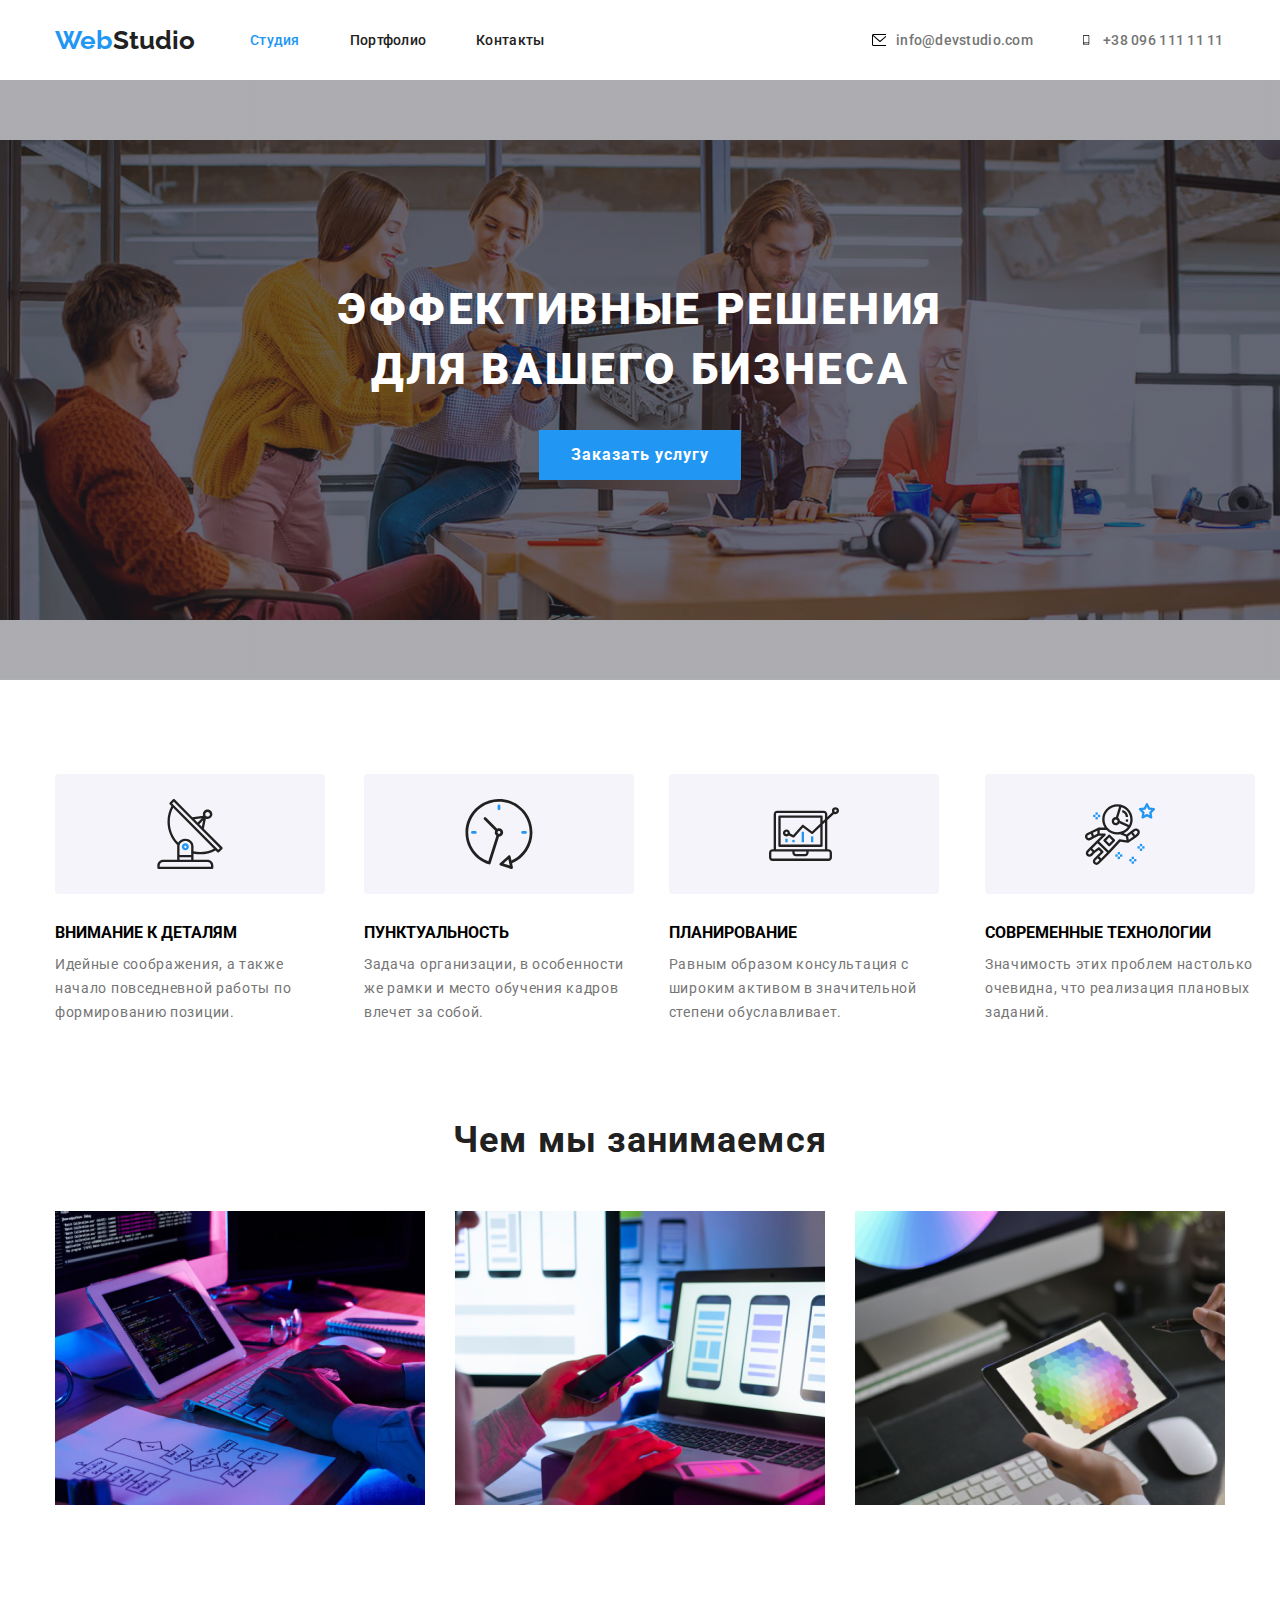
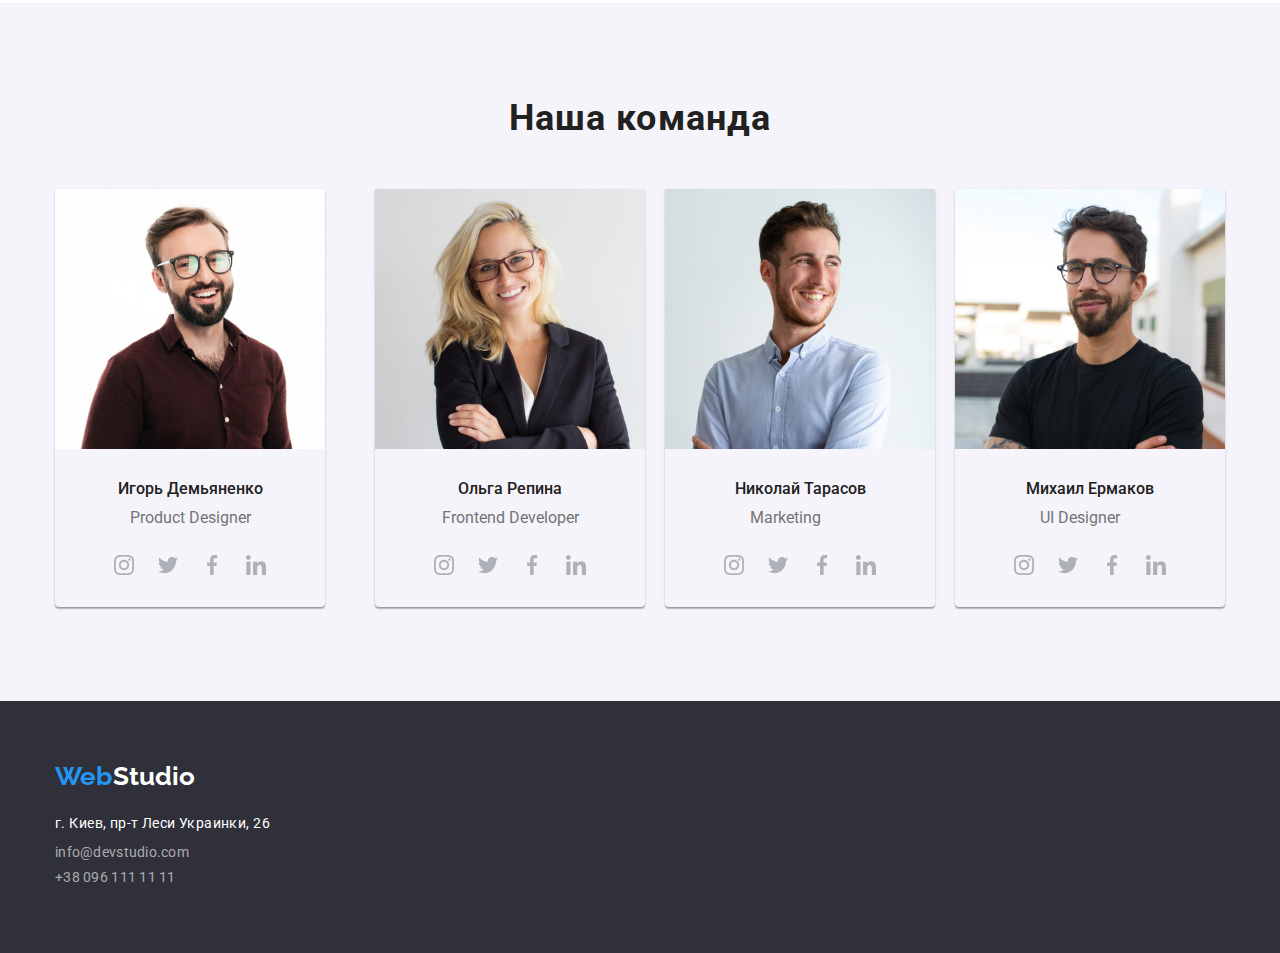
==== index.html @ 08380c66 "our team's social links, icons in nav, icons on main page" ====
﻿<!DOCTYPE html>
<html lang="en">
  <head>
    <link
      rel="stylesheet"
      href="https://cdnjs.cloudflare.com/ajax/libs/modern-normalize/1.0.0/modern-normalize.min.css"
    />
    <link rel="preconnect" href="https://fonts.gstatic.com" />
    <link
      href="https://fonts.googleapis.com/css2?family=Raleway:wght@700&family=Roboto:wght@400;500;700;900&display=swap"
      rel="stylesheet"
    />
    <link rel="stylesheet" href="./css/style.css" />
    <meta charset="UTF-8" />
    <meta
      name="viewport"
      content="width=device-width, initial-scale=1.0"
      lang="ru"
    />
    <title>WebStudio</title>
  </head>
  <body>
    <header>
      <div class="navigation-bar container">
        <nav>
          <a class="logo" href="./index.html">
            <span class="logo-left-part">Web</span>
            <span class="logo-right-part">Studio</span>
          </a>
          <ul class="navigation-list">
            <li><a class="item current-page" href="./index.html">Студия</a></li>
            <li>
              <a class="item link-without-underline" href="./portfolio.html"
                >Портфолио</a
              >
            </li>
            <li><a class="item link-without-underline" href="">Контакты</a></li>
          </ul>
        </nav>
        <ul class="contacts">
          <li>
            <address class="nav-address">
              <svg width="16" height="12" class="contact-image">
                <use href="./image/sprite.svg#icon-envelope"></use>
              </svg>
              <a class="contact mail" href="mailto:info@devstudio.com"
                >info@devstudio.com</a
              >
            </address>
          </li>
          <li>
            <address class="nav-address">
              <svg width="10" height="16" class="contact-image">
                <use href="./image/sprite.svg#icon-smartphone"></use>
              </svg>
              <a class="contact phone" href="tel:+380961111111"
                >+38 096 111 11 11</a
              >
            </address>
          </li>
        </ul>
      </div>
    </header>
    <main>
      <section title="hero">
        <div class="hero">
          <h1>Эффективные решения для вашего бизнеса</h1>
          <button class="blue-button" type="button">Заказать услугу</button>
        </div>
      </section>
      <section class="virtues" title="our virtues">
        <div class="container">
          <h2 style="visibility: hidden; height: 0px">Наши преимущества</h2>
          <ul class="container virtues-list">
            <li class="virtues-item">
              <div class="virtues-image">
                <svg width="70" height="70">
                  <use href="./image/sprite.svg#icon-antenna"></use>
                </svg>
              </div>
              <h3>Внимание к деталям</h3>
              <p>
                Идейные соображения, а также начало повседневной работы по
                формированию позиции.
              </p>
            </li>
            <li class="virtues-item">
              <div class="virtues-image">
                <svg width="70" height="70">
                  <use href="./image/sprite.svg#icon-clock"></use>
                </svg>
              </div>

              <h3>Пунктуальность</h3>
              <p>
                Задача организации, в особенности же рамки и место обучения
                кадров влечет за собой.
              </p>
            </li>
            <li class="virtues-item">
              <div class="virtues-image">
                <svg width="70" height="70">
                  <use href="./image/sprite.svg#icon-draght"></use>
                </svg>
              </div>

              <h3>Планирование</h3>
              <p>
                Равным образом консультация с широким активом в значительной
                степени обуславливает.
              </p>
            </li>
            <li class="virtues-item">
              <div class="virtues-image">
                <svg width="70" height="70">
                  <use href="./image/sprite.svg#icon-astronaut"></use>
                </svg>
              </div>
              <h3>Современные технологии</h3>
              <p>
                Значимость этих проблем настолько очевидна, что реализация
                плановых заданий.
              </p>
            </li>
          </ul>
        </div>
      </section>
      <section title="What we are doing" class="our-work">
        <div class="container">
          <h2>Чем мы занимаемся</h2>
          <div class="our-works-container">
            <ul class="our-work-list">
              <li class="item">
                <img
                  src="./image/photo1.png"
                  alt="Программист пишет код"
                  width="370"
                  height="294"
                />
              </li>
              <li class="item">
                <img
                  src="./image/photo2.png"
                  alt="Дизайнер разрабатывает стиль приложения для мобильного телефона"
                  width="370"
                  height="294"
                />
              </li>
              <li class="item">
                <img
                  src="./image/photo3.png"
                  alt="Дизайнер работает с цветовой схемой на планшете"
                  width="370"
                  height="294"
                />
              </li>
            </ul>
          </div>
        </div>
      </section>
      <section title="Our team" class="our-team our-work">
        <div class="container">
          <h2>Наша команда</h2>
          <ul class="team-container">
            <li class="employee-card">
              <img
                src="./image/igor.jpg"
                alt="Фотография Игоря Демьяненко"
                width="270"
                height="260"
              />
              <h3>Игорь Демьяненко</h3>
              <span>Product Designer</span>
              <ul class="social-list">
                <li class="social-list-item">
                  <a class="social-link" href="https://www.instagram.com/">
                    <svg width="20" height="20" class="social-image">
                      <use href="./image/sprite.svg#icon-instagram"></use>
                    </svg>
                  </a>
                </li>
                <li>
                  <a class="social-link" href="https://twitter.com/?lang=uk">
                    <svg width="20" height="20" class="social-image">
                      <use href="./image/sprite.svg#icon-twitter"></use>
                    </svg>
                  </a>
                </li>
                <li>
                  <a class="social-link" href="https://facebook.com/">
                    <svg width="20" height="20" class="social-image">
                      <use href="./image/sprite.svg#icon-facebook"></use>
                    </svg>
                  </a>
                </li>
                <li>
                  <a class="social-link" href="https://www.linkedin.com/">
                    <svg width="20" height="20" class="social-image">
                      <use href="./image/sprite.svg#icon-linkedin"></use>
                    </svg>
                  </a>
                </li>
              </ul>
            </li>
            <li class="employee-card">
              <img
                src="./image/olga.jpg"
                alt="Фотография Ольги Репиной"
                width="270"
                height="260"
              />
              <h3>Ольга Репина</h3>
              <span>Frontend Developer</span>
              <ul class="social-list">
                <li class="social-list-item">
                  <a class="social-link" href="https://www.instagram.com/">
                    <svg width="20" height="20" class="social-image">
                      <use href="./image/sprite.svg#icon-instagram"></use>
                    </svg>
                  </a>
                </li>
                <li>
                  <a class="social-link" href="https://twitter.com/?lang=uk">
                    <svg width="20" height="20" class="social-image">
                      <use href="./image/sprite.svg#icon-twitter"></use>
                    </svg>
                  </a>
                </li>
                <li>
                  <a class="social-link" href="https://facebook.com/">
                    <svg width="20" height="20" class="social-image">
                      <use href="./image/sprite.svg#icon-facebook"></use>
                    </svg>
                  </a>
                </li>
                <li>
                  <a class="social-link" href="https://www.linkedin.com/">
                    <svg width="20" height="20" class="social-image">
                      <use href="./image/sprite.svg#icon-linkedin"></use>
                    </svg>
                  </a>
                </li>
              </ul>
            </li>
            <li>
              <div class="employee-card">
                <img
                  src="./image/nick.jpg"
                  alt="Фотография Николая Тарасова"
                  width="270"
                  height="260"
                />
                <h3>Николай Тарасов</h3>
                <span>Marketing</span>
                <ul class="social-list">
                  <li class="social-list-item">
                    <a class="social-link" href="https://www.instagram.com/">
                      <svg width="20" height="20" class="social-image">
                        <use href="./image/sprite.svg#icon-instagram"></use>
                      </svg>
                    </a>
                  </li>
                  <li>
                    <a class="social-link" href="https://twitter.com/?lang=uk">
                      <svg width="20" height="20" class="social-image">
                        <use href="./image/sprite.svg#icon-twitter"></use>
                      </svg>
                    </a>
                  </li>
                  <li>
                    <a class="social-link" href="https://facebook.com/">
                      <svg width="20" height="20" class="social-image">
                        <use href="./image/sprite.svg#icon-facebook"></use>
                      </svg>
                    </a>
                  </li>
                  <li>
                    <a class="social-link" href="https://www.linkedin.com/">
                      <svg width="20" height="20" class="social-image">
                        <use href="./image/sprite.svg#icon-linkedin"></use>
                      </svg>
                    </a>
                  </li>
                </ul>
              </div>
            </li>
            <li>
              <div class="employee-card">
                <img
                  src="./image/michael.jpg"
                  alt="Фотография Михаила Ермакова"
                  width="270"
                  height="260"
                />
                <h3>Михаил Ермаков</h3>
                <span>UI Designer</span>
                <ul class="social-list">
                  <li class="social-list-item">
                    <a class="social-link" href="https://www.instagram.com/">
                      <svg width="20" height="20" class="social-image">
                        <use href="./image/sprite.svg#icon-instagram"></use>
                      </svg>
                    </a>
                  </li>
                  <li>
                    <a class="social-link" href="https://twitter.com/?lang=uk">
                      <svg width="20" height="20" class="social-image">
                        <use href="./image/sprite.svg#icon-twitter"></use>
                      </svg>
                    </a>
                  </li>
                  <li>
                    <a class="social-link" href="https://facebook.com/">
                      <svg width="20" height="20" class="social-image">
                        <use href="./image/sprite.svg#icon-facebook"></use>
                      </svg>
                    </a>
                  </li>
                  <li>
                    <a class="social-link" href="https://www.linkedin.com/">
                      <svg width="20" height="20" class="social-image">
                        <use href="./image/sprite.svg#icon-linkedin"></use>
                      </svg>
                    </a>
                  </li>
                </ul>
              </div>
            </li>
          </ul>
        </div>
      </section>
    </main>
    <footer class="footer-container">
      <div class="container">
        <a class="logo" href="./index.html">
          <span class="logo-left-part">Web</span>
          <span class="logo-right-part">Studio</span>
        </a>
        <address>
          <div class="address-block">
            <a
              class="location"
              href="https://www.google.com/maps/d/embed?mid=10uSM3H-mIU3GznYo2szRIEphczw"
              >г. Киев, пр-т Леси Украинки, 26</a
            >
            <a class="address-item" href="mailto:info@devstudio.com">
              <pre>info@devstudio.com</pre>
            </a>
            <a class="address-item" href="tel:+380961111111">
              <pre>+38 096 111 11 11</pre>
            </a>
          </div>
        </address>
      </div>
    </footer>
  </body>
</html>
---- css/style.css ----
:root {
  --accent-color: #2196f3;
  --light-gray-color: #f5f4fa;
  --dark-gray-color: #757575;
  --black-color: #212121;
  --primary-font: "Raleway", sans-serif;
  --secondary-font: "Roboto", sans-serif;
}
*,
*::before,
*::after {
  box-sizing: border-box;
}
h1,
h2,
h3,
ul {
  margin: 0;
  padding: 0;
}
p,
pre {
  margin: 0;
  padding: 0;
}
button {
  font-family: var(--secondary-font);
  font-weight: 500;
}
pre {
  font-family: var(--secondary-font);
}
main {
  font-family: var(--secondary-font);
}

.container {
  width: 1200px;
  padding-left: 15px;
  padding-right: 15px;
  margin-left: auto;
  margin-right: auto;

  background-color: transparent;
}
.team-container {
  padding-top: 50px;
  display: flex;
  justify-content: space-between;
}
.our-team {
  min-height: 648px;
  background: #f5f4fa;
}
.social-list {
  display: flex;
  justify-content: space-between;
  margin-top: 16px;
}
.social-link {
  color: #afb1b8;
  display: flex;
  justify-content: center;
  align-items: center;
  height: 44px;
  width: 44px;
  border-radius: 50px;
}
.social-link:hover,
.social-link:active {
  background-color: var(--accent-color);
  color: #ffffff;
}
.social-image {
  display: block;
  fill: currentColor;
  width: 20px;
  height: 20px;
}
.navigation-bar {
  display: flex;
  justify-content: space-between;
  align-items: center;
  min-height: 80px;
}
.nav-address {
  display: flex;
  align-items: center;
  justify-content: space-around;
}
.navigation-list .item:hover,
.navigation-list .item:focus {
  color: var(--accent-color);
  text-decoration: none;
}
.logo {
  display: inline-block;
  font-family: var(--primary-font);
  font-weight: 700;
  font-size: 26px;
  line-height: 1.174;
  text-decoration: none;
  align-self: center;
  min-width: 145px;
}

.logo-left-part {
  color: var(--accent-color);
}
.logo-right-part {
  margin-left: -5px;
}
footer .logo-right-part {
  color: #ffffff;
}
header .logo-right-part {
  color: var(--black-color);
}
.navigation-list,
.contacts {
  display: flex;
  justify-content: space-between;
  align-items: center;
  font-family: var(--secondary-font);
}

.contact {
  align-content: space-between;
  font-family: var(--secondary-font);
}
.navigation-list .item {
  text-decoration: none;
  font-weight: 500;
  font-size: 14px;
  line-height: 1.143;
  letter-spacing: 0.02em;
}
.navigation-list .item:nth-child(1) {
  margin-left: 50px;
}
.border-bottom {
  border-bottom: 1px solid;
  border-color: #cecece;
}
.navigation-list .item:nth-child(2) {
  margin-left: 50px;
}
.link-without-underline {
  color: var(--black-color);
}
nav {
  display: flex;
}
.mail {
  margin-left: 10px;
  min-width: 135px;
}
.phone {
  margin-left: 10px;
  min-width: 122px;
}
.contact {
  text-decoration: none;
  font-weight: 500;
  font-size: 14px;
  line-height: 1.143;
  letter-spacing: 0.02em;
  color: var(--dark-gray-color);
  font-style: normal;
}
.contacts li:nth-of-type(2) {
  margin-left: 50px;
}
.contact:hover,
.contact:focus {
  color: var(--accent-color);
}
a:hover,
a:focus {
  text-decoration: none;
}
li {
  list-style: none;
  margin: 0;
  padding: 0;
}
h1 {
  width: 696px;
  min-height: 120px;
  font-weight: 900;
  font-size: 44px;
  line-height: 1.36;
  text-align: center;
  letter-spacing: 0.06em;
  text-transform: uppercase;
  color: #ffffff;
  align-self: center;
}
.our-work {
  padding-top: 94px;
  padding-bottom: 94px;
}
.our-work h2 {
  text-align: center;
  color: var(--black-color);
  font-weight: 700;
  font-size: 36px;
  line-height: 1.167;
  letter-spacing: 0.03em;
}
.border-around {
  border: 1px solid;
  border-color: #eeeeee;
  margin-top: 30px;
}
.our-works-container {
  padding-top: 50px;
}
.our-work-list {
  display: flex;
  justify-content: space-between;
}
.our-work-list .item:nth-child(n + 2) {
  margin-left: 30px;
}
.employee-card h3 {
  color: var(--black-color);
  font-weight: 500;
  font-size: 16px;
  line-height: 1.188;
  margin-top: 30px;
}
.employee-card span {
  color: var(--dark-gray-color);
  font-weight: 400;
  font-size: 16px;
  line-height: 1.188;
  min-width: 100px;
  margin-top: 10px;
}
.team p {
  color: var(--dark-gray-color);
  font-size: 16px;
  line-height: 1.87;
  font-weight: 400;
}
.employee-card {
  display: flex;
  flex-direction: column;
  padding-bottom: 20px;
  align-items: center;
  min-height: 368px;
  box-shadow: 0px 1px 3px rgba(0, 0, 0, 0.12), 0px 1px 1px rgba(0, 0, 0, 0.14),
    0px 2px 1px rgba(0, 0, 0, 0.2);
  border-radius: 0px 0px 4px 4px;
}
.employee-card:nth-child(n + 2) {
  margin-left: 30px;
}
.virtues {
  padding-top: 94px;
}
.virtues-item h3 {
  font-size: 16px;
  text-transform: uppercase;
  line-height: 1.172;
  margin-top: 30px;
}
.virtues-list {
  display: flex;
  justify-content: space-between;
  padding: 0px;
}
.virtues-item {
  display: inline-block;
  font-weight: bold;
  min-height: 101px;
  min-width: 270px;
  font-size: 14px;
}
.virtues-list li:nth-child(n + 2) {
  margin-left: 30px;
}
.virtues-image {
  width: 270px;
  min-height: 120px;
  background: #f5f4fa;
  border-radius: 4px;
  display: flex;
  align-items: center;
}
.virtues-image > svg {
  display: flex;
  align-self: center;
  justify-items: center;
  margin: auto;
}
.hero {
  background-image: linear-gradient(
      rgba(47, 48, 58, 0.4),
      rgba(47, 48, 58, 0.4)
    ),
    url("../image/hero.jpg");
  background-size: contain;
  background-repeat: no-repeat;
  background-position: center;
  display: flex;
  flex-direction: column;
  justify-content: center;
  padding-top: 200px;
  padding-bottom: 200px;
}
.blue-button {
  background-color: var(--accent-color);
  color: #ffffff;
  font-weight: 700;
  font-size: 16px;
  line-height: 1.87;
  letter-spacing: 0.06em;
  align-self: center;
  margin-top: 30px;
  padding: 10px 32px;
  min-width: 200px;
  border: none;
}
.address-item {
  text-decoration: none;
  font-weight: 400;
  font-size: 14px;
  line-height: 1.143;
  letter-spacing: 0.02em;
  font-style: normal;
  color: var(--dark-gray-color);
}

.address-item:hover,
.address-item:focus,
.current-page {
  color: var(--accent-color);
}
.buttons-list {
  display: flex;
  justify-content: center;
  min-width: 611px;
}
.buttons-list li:nth-child(n + 2) {
  margin-left: 14px;
}
.buttons-list button {
  background-color: var(--light-gray-color);
  border-radius: 4px;
  border: none;
  padding: 6px 22px;
  font-size: 16px;
}
.buttons-list a {
  text-decoration: none;
  color: var(--black-color);
  font-weight: 500;
  font-size: 16px;
  line-height: 1.26;
  text-align: center;
  letter-spacing: 0.03em;
}
.buttons-list button:hover,
.buttons-list button:focus {
  background-color: var(--accent-color);
  color: #ffffff;
  outline: none;
}
.works-cards {
  display: flex;
  padding-top: 20px;
  justify-content: space-between;
  flex-wrap: wrap;
}
.works-cards .cards-title {
  font-weight: 700;
  font-size: 18px;
  line-height: 2;
  letter-spacing: 0.06em;
}
.works-cards p {
  font-weight: 400;
  font-size: 16px;
  line-height: 1.875;
  letter-spacing: 0.06em;
  color: var(--dark-gray-color);
  display: inline-block;
  min-width: 270px;
}
.virtues p {
  padding-top: 10px;
  font-weight: 400;
  font-size: 14px;
  line-height: 1.714;
  letter-spacing: 0.05em;
  color: var(--dark-gray-color);
}

.works-cards li {
  min-width: 370px;
  box-sizing: border-box;
}
.our-works {
  padding-bottom: 94px;
  padding-top: 94px;
}
.cards-describtion {
  padding: 20px 24px;
}
.location {
  text-decoration: none;
  font-weight: 400;
  font-size: 14px;
  line-height: 1.71;
  letter-spacing: 0.03em;
  font-family: var(--secondary-font);
}
footer {
  background-color: #2f303a;
  height: 252px;
}
footer .right-part,
.location {
  color: #ffffff;
}
address {
  font-style: unset;
}

.address-block {
  min-width: 231px;
  margin-top: 20px;
}
footer .address-item {
  color: rgba(255, 255, 255, 0.6);
  font-family: var(--secondary-font);
}

footer .address-item:nth-child(n + 2) {
  display: flex;
  padding-top: 9px;
}
.footer-container {
  min-height: 252px;
  padding-top: 60px;
  padding-bottom: 60px;
  background: #2f303a;
}
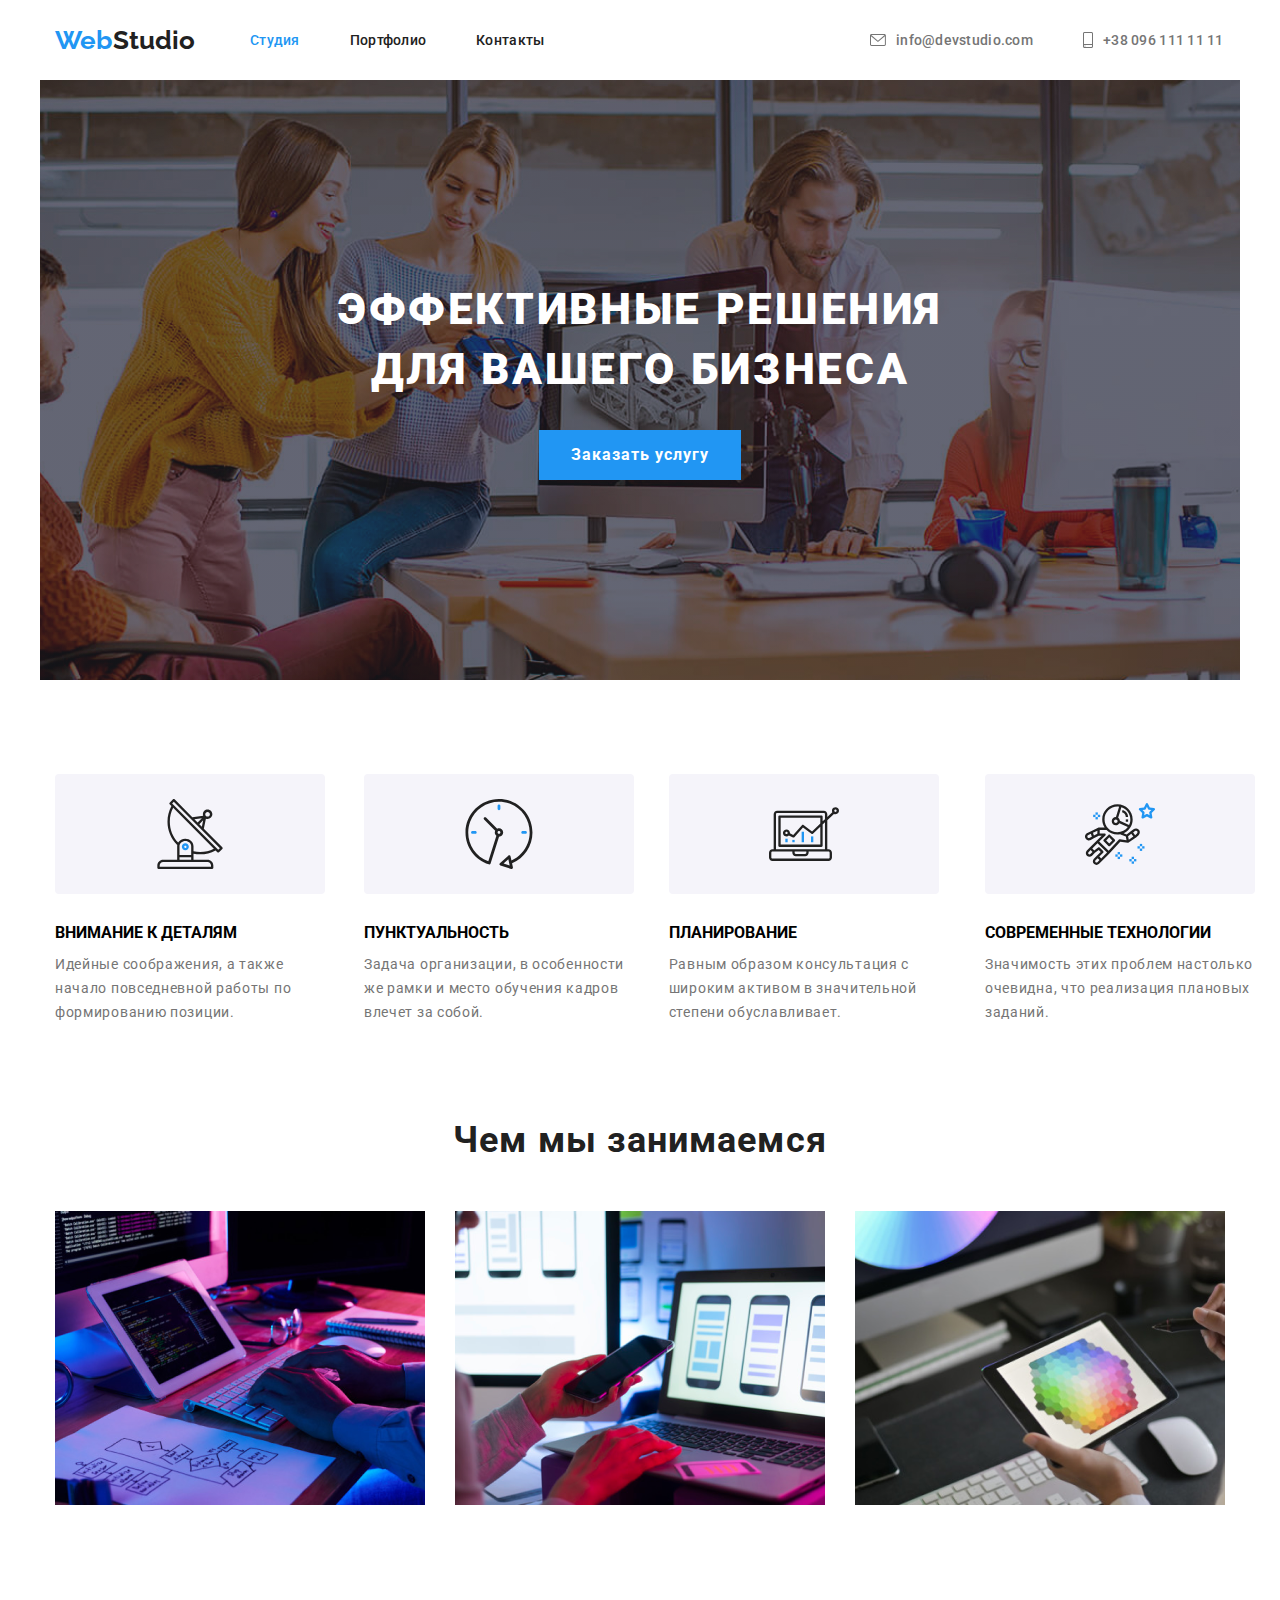
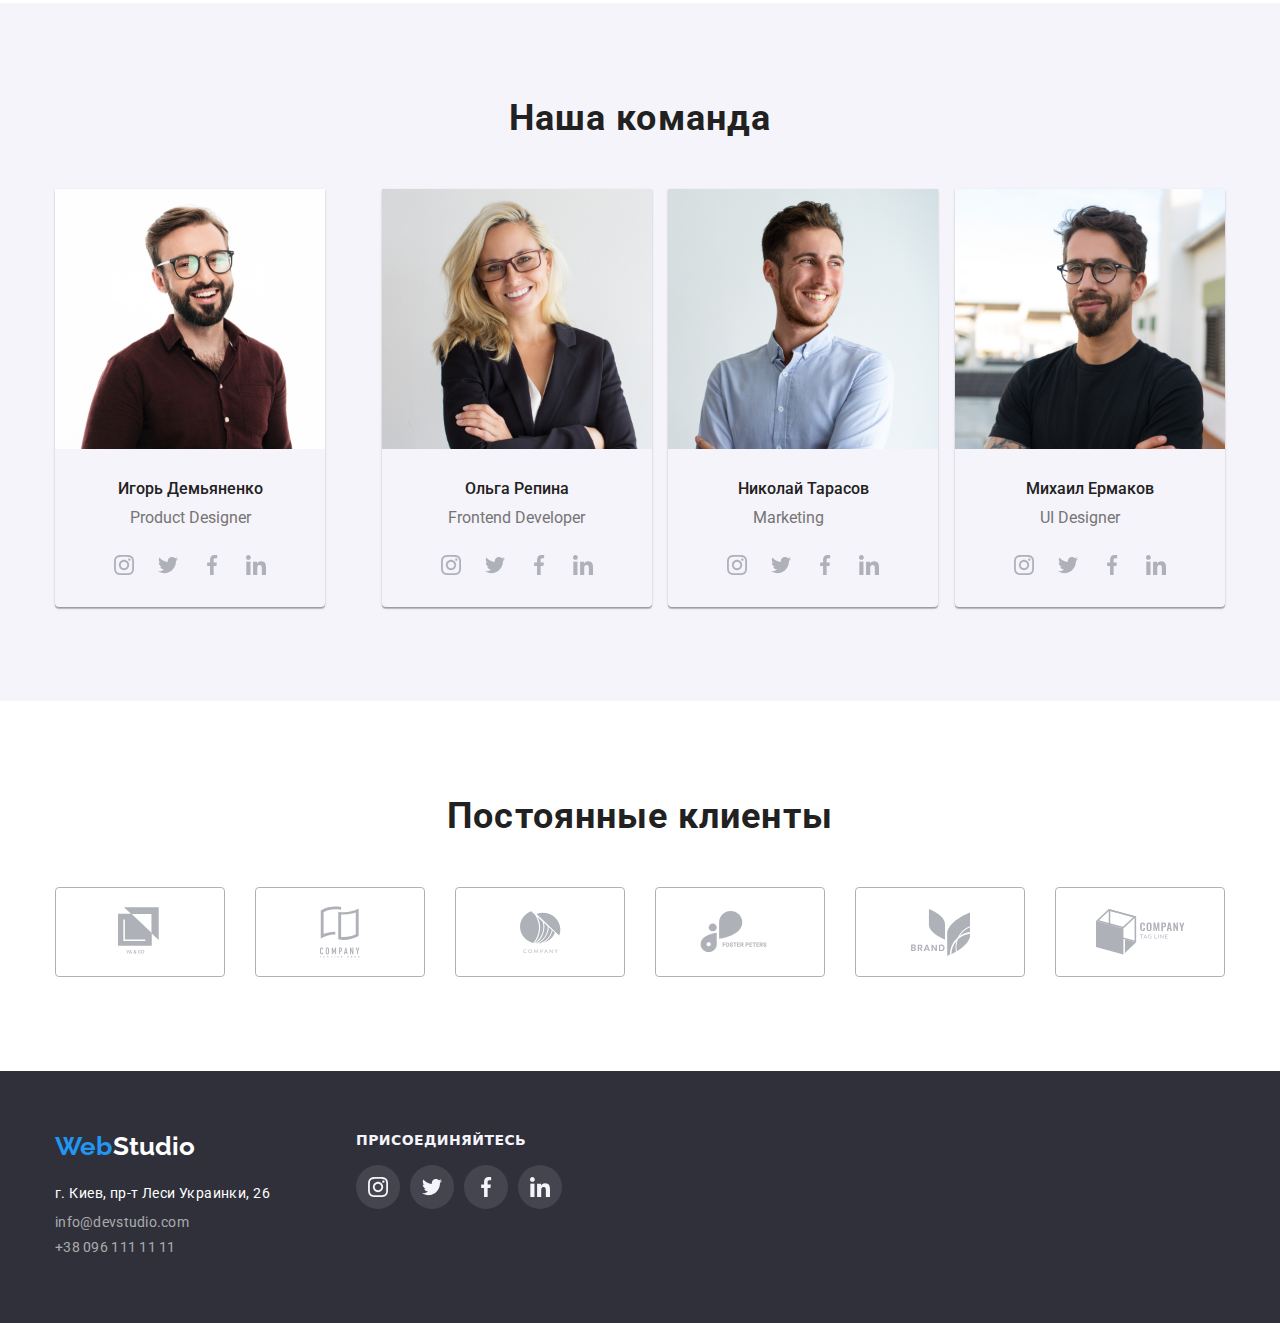
==== commit cfe0c89c: "first-try" ====
--- a/index.html
+++ b/index.html
@@ -63,7 +63,7 @@
     </header>
     <main>
       <section title="hero">
-        <div class="hero">
+        <div class="hero container">
           <h1>Эффективные решения для вашего бизнеса</h1>
           <button class="blue-button" type="button">Заказать услугу</button>
         </div>
@@ -329,28 +329,112 @@
           </ul>
         </div>
       </section>
+      <section title="Our clients" class="our-clients">
+        <div class="container">
+          <h2>Постоянные клиенты</h2>
+          <ul>
+            <li>
+              <a href="https://">
+                <svg width="45" height="50">
+                  <use href="./image/sprite.svg#logo-1"></use>
+                </svg>
+              </a>
+            </li>
+            <li>
+              <a href="https://">
+                <svg width="40" height="52">
+                  <use href="./image/sprite.svg#logo-2"></use>
+                </svg>
+              </a>
+            </li>
+            <li>
+              <a href="https://">
+                <svg width="41" height="42.6">
+                  <use href="./image/sprite.svg#logo-3"></use>
+                </svg>
+              </a>
+            </li>
+            <li>
+              <a href="https://">
+                <svg width="80" height="42">
+                  <use href="./image/sprite.svg#logo-4"></use>
+                </svg>
+              </a>
+            </li>
+            <li>
+              <a href="https://">
+                <svg width="59" height="47">
+                  <use href="./image/sprite.svg#logo-5"></use>
+                </svg>
+              </a>
+            </li>
+            <li>
+              <a href="https://">
+                <svg width="89" height="46">
+                  <use href="./image/sprite.svg#logo-6"></use>
+                </svg>
+              </a>
+            </li>
+          </ul>
+        </div>
+      </section>
     </main>
     <footer class="footer-container">
-      <div class="container">
-        <a class="logo" href="./index.html">
-          <span class="logo-left-part">Web</span>
-          <span class="logo-right-part">Studio</span>
-        </a>
-        <address>
-          <div class="address-block">
-            <a
-              class="location"
-              href="https://www.google.com/maps/d/embed?mid=10uSM3H-mIU3GznYo2szRIEphczw"
-              >г. Киев, пр-т Леси Украинки, 26</a
-            >
-            <a class="address-item" href="mailto:info@devstudio.com">
-              <pre>info@devstudio.com</pre>
-            </a>
-            <a class="address-item" href="tel:+380961111111">
-              <pre>+38 096 111 11 11</pre>
-            </a>
-          </div>
-        </address>
+      <div class="container footer-blocks">
+        <div>
+          <a class="logo" href="./index.html">
+            <span class="logo-left-part">Web</span>
+            <span class="logo-right-part">Studio</span>
+          </a>
+          <address>
+            <div class="address-block">
+              <a
+                class="location"
+                href="https://www.google.com/maps/d/embed?mid=10uSM3H-mIU3GznYo2szRIEphczw"
+                >г. Киев, пр-т Леси Украинки, 26</a
+              >
+              <a class="address-item" href="mailto:info@devstudio.com">
+                <pre>info@devstudio.com</pre>
+              </a>
+              <a class="address-item" href="tel:+380961111111">
+                <pre>+38 096 111 11 11</pre>
+              </a>
+            </div>
+          </address>
+        </div>
+        <div class="right-block">
+          <span>присоединяйтесь</span>
+          <ul class="social-list">
+            <li class="social-list-item">
+              <a class="social-link" href="https://www.instagram.com/">
+                <svg width="20" height="20" class="social-image">
+                  <use href="./image/sprite.svg#icon-instagram"></use>
+                </svg>
+              </a>
+            </li>
+            <li>
+              <a class="social-link" href="https://twitter.com/?lang=uk">
+                <svg width="20" height="20" class="social-image">
+                  <use href="./image/sprite.svg#icon-twitter"></use>
+                </svg>
+              </a>
+            </li>
+            <li>
+              <a class="social-link" href="https://facebook.com/">
+                <svg width="20" height="20" class="social-image">
+                  <use href="./image/sprite.svg#icon-facebook"></use>
+                </svg>
+              </a>
+            </li>
+            <li>
+              <a class="social-link" href="https://www.linkedin.com/">
+                <svg width="20" height="20" class="social-image">
+                  <use href="./image/sprite.svg#icon-linkedin"></use>
+                </svg>
+              </a>
+            </li>
+          </ul>
+        </div>
       </div>
     </footer>
   </body>
--- a/css/style.css
+++ b/css/style.css
@@ -51,6 +51,9 @@
 .our-team {
   min-height: 648px;
   background: #f5f4fa;
+}
+.contact-image {
+  fill: var(--dark-gray-color);
 }
 .social-list {
   display: flex;
@@ -200,7 +203,8 @@
   padding-top: 94px;
   padding-bottom: 94px;
 }
-.our-work h2 {
+.our-work h2,
+.our-clients h2 {
   text-align: center;
   color: var(--black-color);
   font-weight: 700;
@@ -213,7 +217,8 @@
   border-color: #eeeeee;
   margin-top: 30px;
 }
-.our-works-container {
+.our-works-container,
+.our-clients ul {
   padding-top: 50px;
 }
 .our-work-list {
@@ -255,7 +260,7 @@
   border-radius: 0px 0px 4px 4px;
 }
 .employee-card:nth-child(n + 2) {
-  margin-left: 30px;
+  margin-left: 40px;
 }
 .virtues {
   padding-top: 94px;
@@ -295,13 +300,35 @@
   justify-items: center;
   margin: auto;
 }
+.our-clients ul {
+  display: flex;
+  justify-content: space-between;
+}
+.our-clients a {
+  display: flex;
+  justify-content: center;
+  align-items: center;
+  fill: currentColor;
+  border: 1px solid #afb1b8;
+  border-radius: 4px;
+  width: 170px;
+  height: 90px;
+}
+.our-clients a {
+  color: #afb1b8;
+}
+.our-clients a:focus,
+.our-clients a:hover {
+  color: #2196f3;
+}
+
 .hero {
   background-image: linear-gradient(
       rgba(47, 48, 58, 0.4),
       rgba(47, 48, 58, 0.4)
     ),
     url("../image/hero.jpg");
-  background-size: contain;
+  background-size: cover;
   background-repeat: no-repeat;
   background-position: center;
   display: flex;
@@ -402,7 +429,8 @@
   min-width: 370px;
   box-sizing: border-box;
 }
-.our-works {
+.our-works,
+.our-clients {
   padding-bottom: 94px;
   padding-top: 94px;
 }
@@ -421,7 +449,6 @@
   background-color: #2f303a;
   height: 252px;
 }
-footer .right-part,
 .location {
   color: #ffffff;
 }
@@ -448,3 +475,31 @@
   padding-bottom: 60px;
   background: #2f303a;
 }
+.footer-blocks {
+  display: flex;
+}
+.right-block .social-link {
+  background-color: rgba(255, 255, 255, 0.1);
+  color: var(--light-gray-color);
+}
+.right-block .social-link:hover,
+.right-block .social-link:focus {
+  background-color: var(--accent-color);
+}
+.right-block {
+  display: block;
+  margin-left: 70px;
+  width: 206px;
+}
+.right-block li {
+  display: flex;
+  justify-content: space-between;
+}
+.right-block span {
+  text-transform: uppercase;
+  color: var(--light-gray-color);
+  font-size: 14px;
+  font-weight: 700;
+  line-height: 16px;
+  letter-spacing: 0.03em;
+}
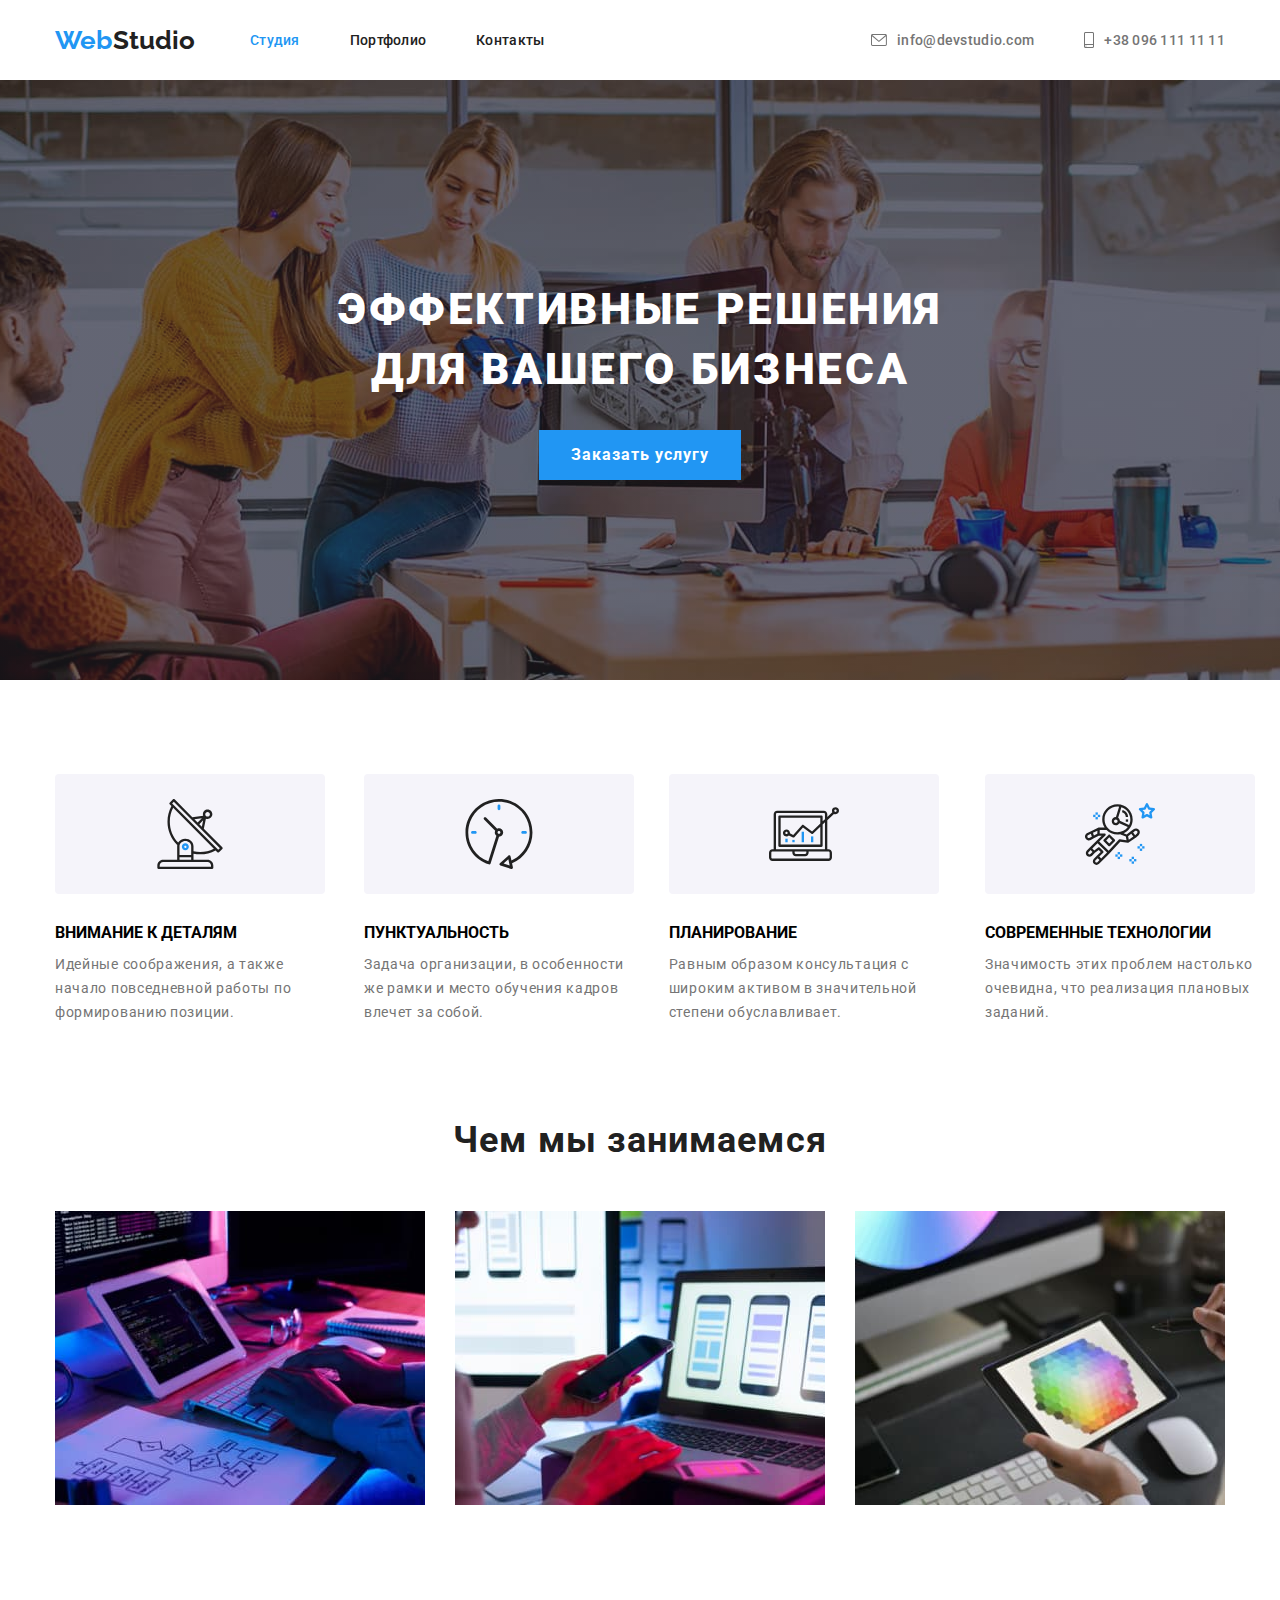
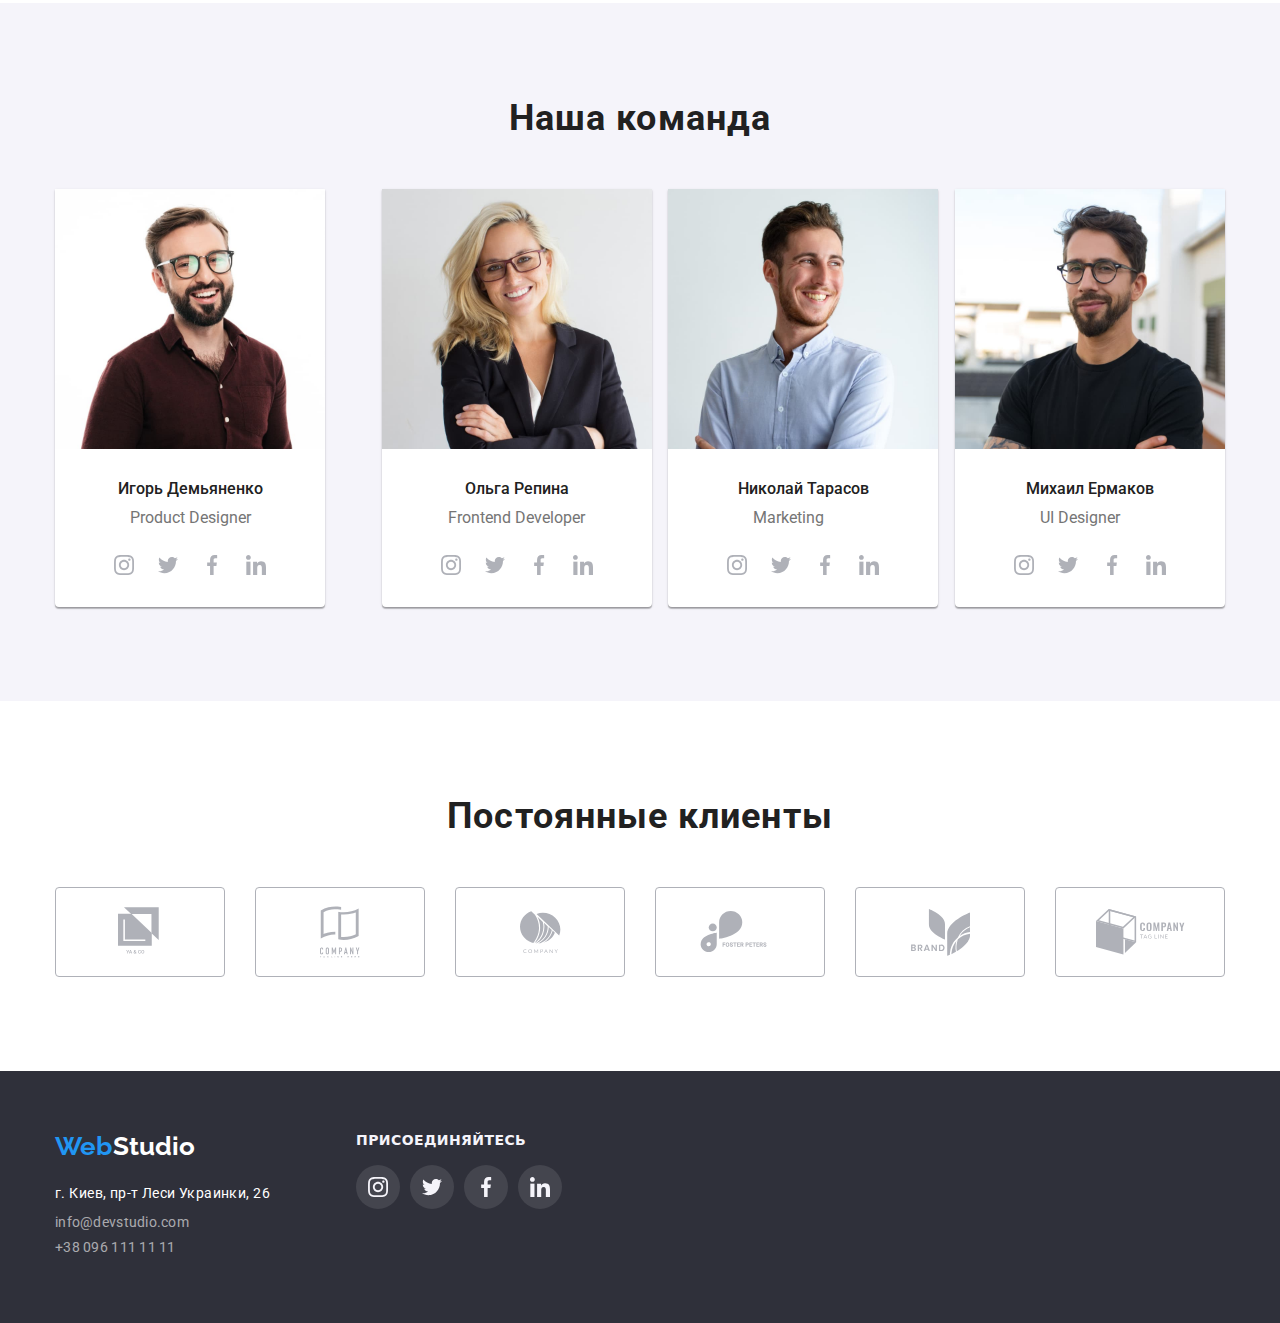
==== commit 5ba560b1: "first fix" ====
--- a/index.html
+++ b/index.html
@@ -43,7 +43,7 @@
               <svg width="16" height="12" class="contact-image">
                 <use href="./image/sprite.svg#icon-envelope"></use>
               </svg>
-              <a class="contact mail" href="mailto:info@devstudio.com"
+              <a class="contact" href="mailto:info@devstudio.com"
                 >info@devstudio.com</a
               >
             </address>
@@ -53,16 +53,14 @@
               <svg width="10" height="16" class="contact-image">
                 <use href="./image/sprite.svg#icon-smartphone"></use>
               </svg>
-              <a class="contact phone" href="tel:+380961111111"
-                >+38 096 111 11 11</a
-              >
+              <a class="contact" href="tel:+380961111111">+38 096 111 11 11</a>
             </address>
           </li>
         </ul>
       </div>
     </header>
     <main>
-      <section title="hero">
+      <section title="hero" class="section-hero">
         <div class="hero container">
           <h1>Эффективные решения для вашего бизнеса</h1>
           <button class="blue-button" type="button">Заказать услугу</button>
--- a/css/style.css
+++ b/css/style.css
@@ -26,6 +26,8 @@
 button {
   font-family: var(--secondary-font);
   font-weight: 500;
+  letter-spacing: 0.03em;
+  line-height: 1.625;
 }
 pre {
   font-family: var(--secondary-font);
@@ -53,7 +55,9 @@
   background: #f5f4fa;
 }
 .contact-image {
-  fill: var(--dark-gray-color);
+  display: block;
+  fill: currentColor;
+  margin-right: 10px;
 }
 .social-list {
   display: flex;
@@ -70,7 +74,7 @@
   border-radius: 50px;
 }
 .social-link:hover,
-.social-link:active {
+.social-link:focus {
   background-color: var(--accent-color);
   color: #ffffff;
 }
@@ -83,13 +87,20 @@
 .navigation-bar {
   display: flex;
   justify-content: space-between;
+  min-height: 80px;
+}
+.nav-address {
+  display: flex;
+  justify-content: space-around;
   align-items: center;
-  min-height: 80px;
-}
-.nav-address {
-  display: flex;
-  align-items: center;
-  justify-content: space-around;
+  color: var(--dark-gray-color);
+}
+.nav-address:hover,
+.nav-address:focus,
+.nav-address:hover .contact,
+.nav-address:focus .contact {
+  color: var(--accent-color);
+  cursor: pointer;
 }
 .navigation-list .item:hover,
 .navigation-list .item:focus {
@@ -127,10 +138,6 @@
   font-family: var(--secondary-font);
 }
 
-.contact {
-  align-content: space-between;
-  font-family: var(--secondary-font);
-}
 .navigation-list .item {
   text-decoration: none;
   font-weight: 500;
@@ -163,6 +170,7 @@
   min-width: 122px;
 }
 .contact {
+  align-self: center;
   text-decoration: none;
   font-weight: 500;
   font-size: 14px;
@@ -217,6 +225,11 @@
   border-color: #eeeeee;
   margin-top: 30px;
 }
+.border-around:focus,
+.border-around:hover {
+  box-shadow: 0px 1px 1px rgba(0, 0, 0, 0.12), 0px 4px 4px rgba(0, 0, 0, 0.06),
+    1px 4px 6px rgba(0, 0, 0, 0.16);
+}
 .our-works-container,
 .our-clients ul {
   padding-top: 50px;
@@ -255,6 +268,7 @@
   padding-bottom: 20px;
   align-items: center;
   min-height: 368px;
+  background-color: #ffffff;
   box-shadow: 0px 1px 3px rgba(0, 0, 0, 0.12), 0px 1px 1px rgba(0, 0, 0, 0.14),
     0px 2px 1px rgba(0, 0, 0, 0.2);
   border-radius: 0px 0px 4px 4px;
@@ -322,7 +336,9 @@
   color: #2196f3;
 }
 
-.hero {
+.section-hero {
+  padding-top: 200px;
+  padding-bottom: 200px;
   background-image: linear-gradient(
       rgba(47, 48, 58, 0.4),
       rgba(47, 48, 58, 0.4)
@@ -331,11 +347,11 @@
   background-size: cover;
   background-repeat: no-repeat;
   background-position: center;
+}
+.hero {
   display: flex;
   flex-direction: column;
   justify-content: center;
-  padding-top: 200px;
-  padding-bottom: 200px;
 }
 .blue-button {
   background-color: var(--accent-color);
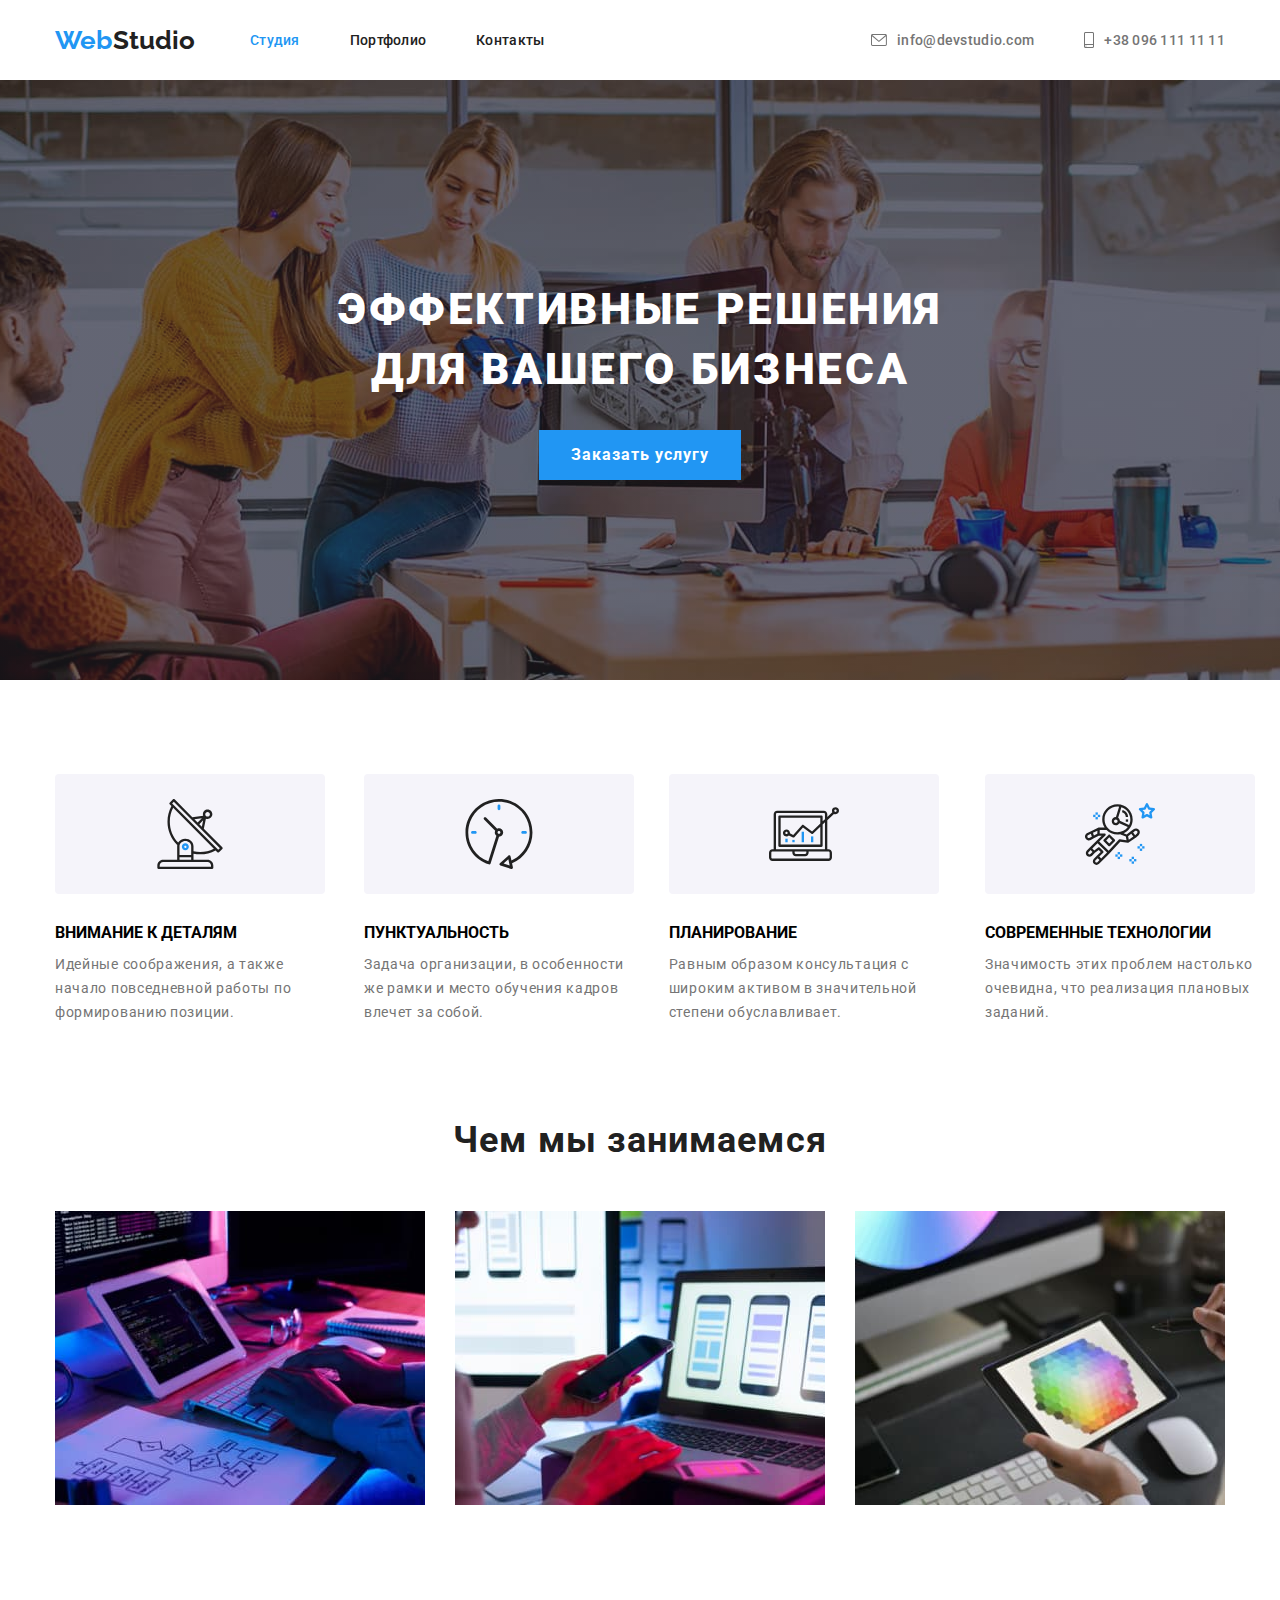
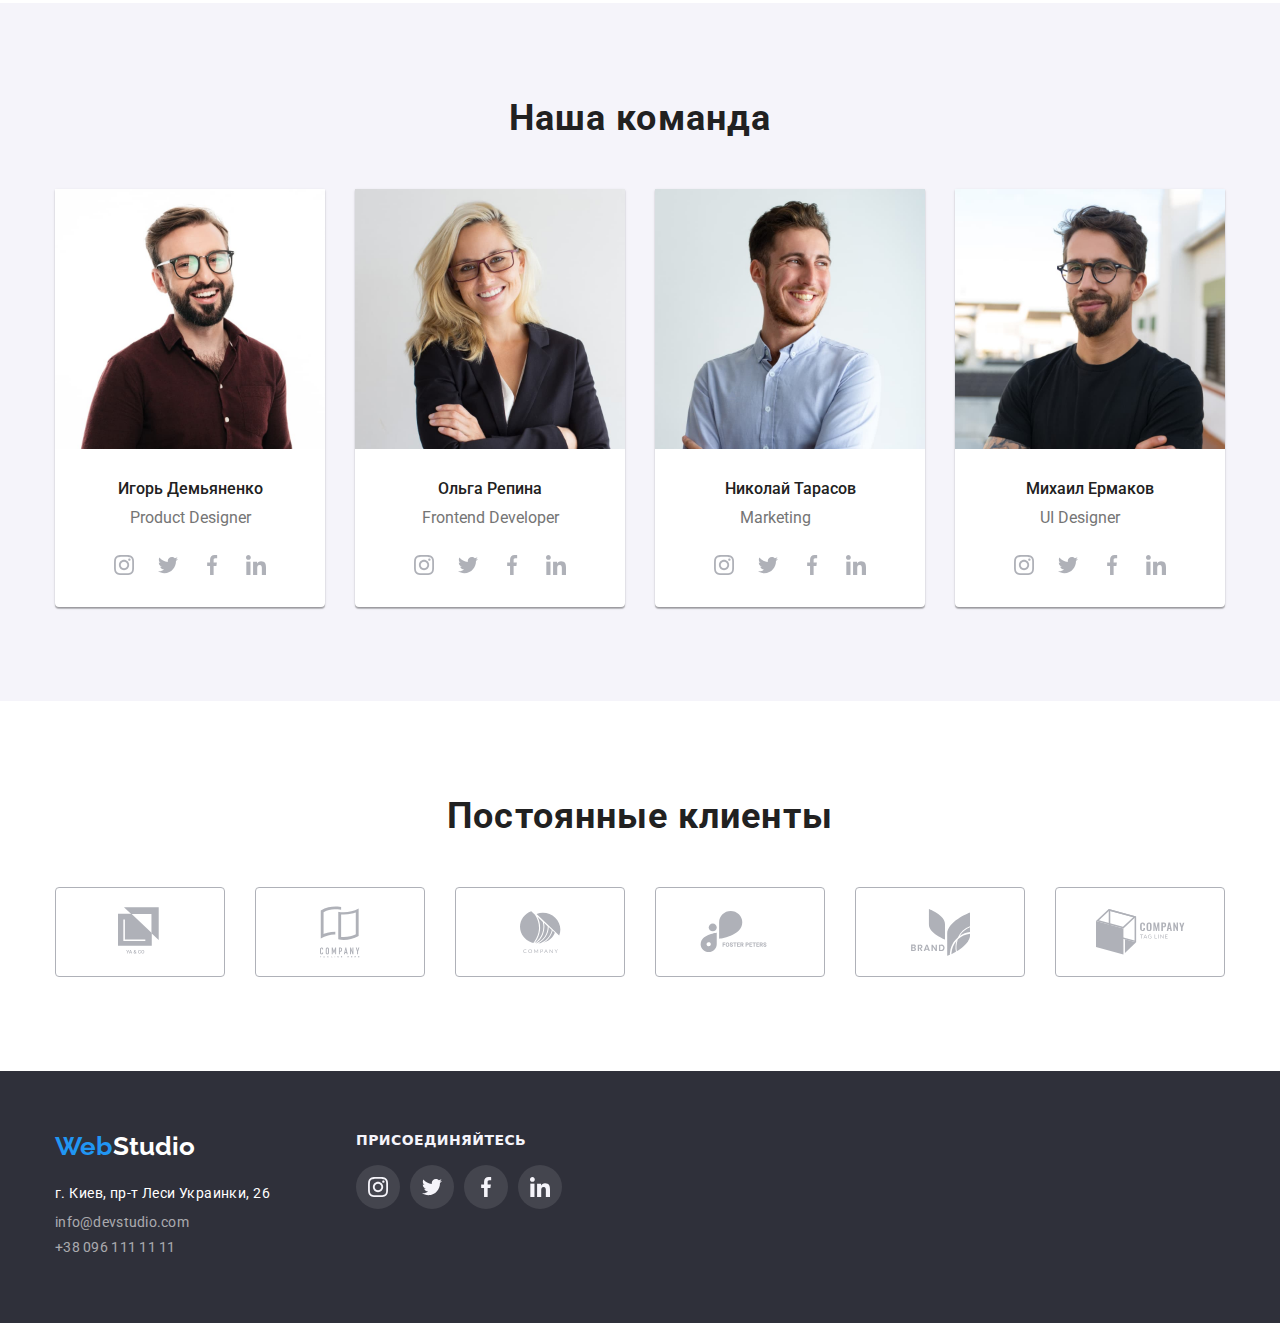
==== commit c0c99559: "add tabindex" ====
--- a/index.html
+++ b/index.html
@@ -39,7 +39,7 @@
         </nav>
         <ul class="contacts">
           <li>
-            <address class="nav-address">
+            <address class="nav-address" tabindex="0">
               <svg width="16" height="12" class="contact-image">
                 <use href="./image/sprite.svg#icon-envelope"></use>
               </svg>
@@ -49,7 +49,7 @@
             </address>
           </li>
           <li>
-            <address class="nav-address">
+            <address class="nav-address" tabindex="0">
               <svg width="10" height="16" class="contact-image">
                 <use href="./image/sprite.svg#icon-smartphone"></use>
               </svg>
--- a/css/style.css
+++ b/css/style.css
@@ -91,7 +91,7 @@
 }
 .nav-address {
   display: flex;
-  justify-content: space-around;
+  justify-content: space-between;
   align-items: center;
   color: var(--dark-gray-color);
 }
@@ -273,9 +273,6 @@
     0px 2px 1px rgba(0, 0, 0, 0.2);
   border-radius: 0px 0px 4px 4px;
 }
-.employee-card:nth-child(n + 2) {
-  margin-left: 40px;
-}
 .virtues {
   padding-top: 94px;
 }
